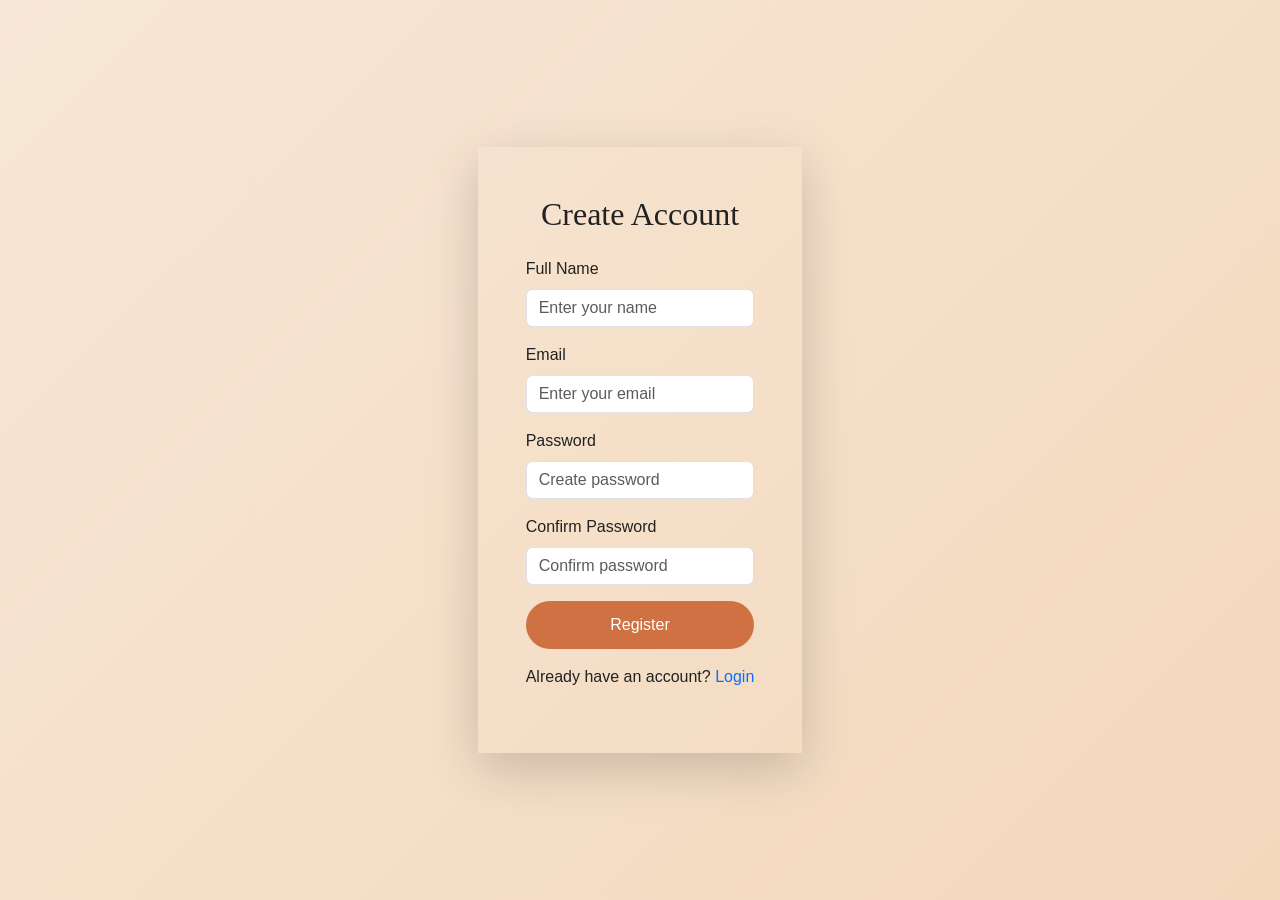
==== register.html @ 79d8bc58 "new page are added" ====
<!DOCTYPE html>
<html lang="en">
<head>
  <meta charset="UTF-8">
  <meta name="viewport" content="width=device-width, initial-scale=1.0">
  <title>Register - Foodeat</title>

  <link href="https://cdn.jsdelivr.net/npm/bootstrap@5.3.3/dist/css/bootstrap.min.css" rel="stylesheet">
  <link href="https://cdn.jsdelivr.net/npm/bootstrap-icons@1.11.3/font/bootstrap-icons.min.css" rel="stylesheet">

  <link rel="stylesheet" href="css/style.css">
</head>
<body>
   <div class="register-section d-flex align-items-center justify-content-center min-vh-100">

  <div class="register-card p-4 p-md-5 shadow-lg">

    <h2 class="text-center mb-4">Create Account</h2>

    <form>

      <div class="mb-3">
        <label class="form-label">Full Name</label>
        <input type="text" class="form-control" placeholder="Enter your name">
      </div>

      <div class="mb-3">
        <label class="form-label">Email</label>
        <input type="email" class="form-control" placeholder="Enter your email">
      </div>

      <div class="mb-3">
        <label class="form-label">Password</label>
        <input type="password" class="form-control" placeholder="Create password">
      </div>

      <div class="mb-3">
        <label class="form-label">Confirm Password</label>
        <input type="password" class="form-control" placeholder="Confirm password">
      </div>

      <button type="submit" class="btn btn-food w-100">
        Register
      </button>

      <p class="text-center mt-3">
        Already have an account?
        <a href="login.html">Login</a>
      </p>

    </form>

  </div>

</div> 
</body>
</html>
---- css/style.css ----
*{
    margin: 0;
    padding: 0;
    box-sizing: border-box;
}

body{
    font-family: 'Poppins', sans-serif;
  background: linear-gradient(135deg, #f7e7d6, #f3d8bc);
    color: #222;
    transition: 0.3s ease;
}
/* DARK MODE */
body.dark-mode{
    background: #121212;
    color: #ffffff;
}


h1,h2,h3,h4,h5{
    font-family: 'Playfair Display', serif;
}

a{
    text-decoration: none;
}

/*------------------ nav --------------------- */
/* Custom Navbar Styling */
.custom-navbar {
  padding-top: 2rem;
  padding-bottom: 1rem;
  background: transparent; 
  transition: 0.3s;
}
body.dark-mode .custom-navbar{
    background: #1e1e1e !important;
}
/* Cards */
body.dark-mode .menu-card{
    background: #1f1f1f;
    color: white;
}
/* Hero text fix */
body.dark-mode .hero-text{
    color: #ccc;
}

/* Buttons tweak */
body.dark-mode .btn-book{
    border: 1px solid #fff;
    color: #fff;
}
body.dark-mode .theme-toggle{
  color: #fff;
}
/* Brand/Logo Styling */
.custom-navbar .navbar-brand {
  font-family: 'Playfair Display', serif;
  font-weight: 700;
  color: #cf7143 !important; 
  font-size: 1.8rem;
  letter-spacing: 0.5px;
}

/* Navigation Links Styling */
.custom-navbar .navbar-nav .nav-link {
  font-family: 'Poppins', sans-serif; 
  font-weight: 400;
  color: #2b2b2b !important; /* Dark charcoal color for high readability */
  font-size: 1.05rem;
  padding-left: 1.5rem !important;  
  padding-right: 1.5rem !important;
  transition: color 0.2s ease;
}

/* Subtle hover effect for links */
.custom-navbar .navbar-nav .nav-link:hover {
  color: #cf7143 !important;
}

/* Mobile Adjustments */
@media (max-width: 767.98px) {
  .custom-navbar .navbar-nav {
    background-color: rgba(255, 255, 255, 0.5); 
    backdrop-filter: blur(5px);
    padding: 1rem;
    border-radius: 10px;
    margin-top: 1rem;
  }
  .custom-navbar .navbar-nav .nav-link {
    padding: 0.5rem 0 !important;
  }
}

/* hero section  */

.hero-title{
    font-family: 'Playfair Display', serif;
    font-size: 4rem;
    font-weight: 700;
    line-height: 1.1;
    color: #3d2514;

}
.hero-text{
    font-family: 'Poppins', sans-serif;
   font-size: 1.1rem;
    color: #5c554e;
    max-width: 400px;
    line-height: 1.6;
}

/* --- Button Styling --- */
.btn-food {
  background-color: #cf7143; /* Warm orange/terracotta */
  color: #ffffff;
  font-family: 'Poppins', sans-serif;
  font-weight: 500;
  padding: 0.75rem 2rem;
  border-radius: 30px; /* Pill-shaped buttons */
  border: none;
  transition: all 0.3s ease;
}

.btn-food:hover {
  background-color: #b55f35;
  color: #ffffff;
}

.btn-book {
  background-color: #d1c7bd; /* Soft greyish-beige button background */
  color: #3d2514;
  font-family: 'Poppins', sans-serif;
  font-weight: 500;
  padding: 0.75rem 2rem;
  border-radius: 30px;
  border: none;
  transition: all 0.3s ease;
}

.btn-book:hover {
  background-color: #c4b9ae;
  color: #3d2514;
}
.hero-img{
    height: 450px;
    width: 100%;
    object-fit: contain;
    filter: drop-shadow(0px 20px 30px rgba(0,0,0,0.15));
}
@media (max-width: 991.98px) {
  .hero-title {
    font-size: 2.8rem;
  }
  .hero-text {
    max-width: 100%;
  }
}

/* Section Title */
.section-title {
  font-family: 'Playfair Display', serif;
  font-size: 2.5rem;
  color: #3d2514;
  font-weight: 700;
}

/* Base Card Styling */
.menu-card {
  background-color:transparent; 
  border-radius: 24px;      
  padding: 1.5rem;
  box-shadow: 0 10px 30px rgba(0, 0, 0, 0.03); 
  height: 100%;
  display: flex;
  flex-direction: column;
  transition: transform 0.3s ease, box-shadow 0.3s ease;
  box-shadow: 0px 10px 30px -5px, #222 0px 10px 20px -10px; 
}

.menu-card:hover {
  transform: translateY(-5px);
  box-shadow: 0 15px 35px rgba(207, 113, 67, 0.08); 
}

/* Image Container */
.card-img-container {
  text-align: center;
  margin-bottom: 1.5rem;
}

.card-img-container img {
  max-height: 160px;
  object-fit: contain;
  border-radius: 50%; 
}

/* Text Content Inside Card */
.card-body-content {
  display: flex;
  flex-direction: column;
  flex-grow: 1;
}

.card-food-title {
  font-family: 'Poppins', sans-serif;
  font-size: 1.3rem;
  font-weight: 500;
  color: #2b2b2b;
  margin-bottom: 0;
  line-height: 1.2;
}

.card-rating {
  font-family: 'Poppins', sans-serif;
  font-size: 1.2rem;
  font-weight: 600;
  color: #cf7143;
}

.card-food-desc {
  font-family: 'Poppins', sans-serif;
  font-size: 0.95rem;
  color: #7a736d;
  margin-bottom: auto; 
  min-height: 45px;    
}

/* Stars & Price */
.stars-container i {
  color: #df914b; 
  font-size: 0.9rem;
  margin-right: 2px;
}

.card-price {
  font-family: 'Poppins', sans-serif;
  font-size: 1.3rem;
  font-weight: 600;
  color: #2b2b2b;
}

/* Responsive fixes for smaller screens */
@media (max-width: 767.98px) {
  .section-title {
    font-size: 2rem;
  }
}

/* Fries Section Typography */
.fries-title {
  font-family: 'Playfair Display', serif;
  font-size: 3.5rem;
  font-weight: 700;
  color: #3d2514;
  line-height: 1.1;
}

.fries-text {
  font-family: 'Poppins', sans-serif;
  color: #5c554e;
  font-size: 1.1rem;
  max-width: 440px;
  line-height: 1.6;
}

/* Fries Image Sizing */
.fries-img {
  max-height: 400px;
  width: auto;
  object-fit: contain;
}

/* Features Footer Bar Styling */
.features-bar {
  border-top: 1px solid rgba(61, 37, 20, 0.15); /* Light, subtle divider line */
}

.feature-item {
  font-family: 'Poppins', sans-serif;
  font-size: 1.1rem;
  color: #2b2b2b;
  font-weight: 400;
}

.feature-item i {
  font-size: 1.3rem;
  color: #2b2b2b;
}

/* Mobile responsive fixes */
@media (max-width: 991.98px) {
  .fries-title {
    font-size: 2.5rem;
  }
  .features-bar {
    justify-content: grid;
    display: grid !important;
    grid-template-columns: repeat(2, 1fr); /* Splits into a clean 2x2 grid on mobile */
    gap: 1.5rem !important;
  }
}

/* Improved dark-mode text/color overrides for readability */
body.dark-mode{
  --bg-color: #0f1112;
  --surface: #171717;
  --text-primary: #e6e6e6;
  --text-muted: #bdbdbd;
  --accent: #cf7143;
  background: linear-gradient(135deg, var(--bg-color), #151515);
  color: var(--text-primary);
}

body.dark-mode h1,
body.dark-mode h2,
body.dark-mode h3,
body.dark-mode h4,
body.dark-mode h5{
  color: var(--text-primary);
}

body.dark-mode .custom-navbar .navbar-brand{
  color: var(--accent) !important;
}

body.dark-mode .custom-navbar .navbar-nav .nav-link{
  color: var(--text-primary) !important;
}

body.dark-mode .menu-card{
  background: var(--surface) !important;
  color: var(--text-primary);
  box-shadow: 0 8px 20px rgba(0,0,0,0.6);
}

body.dark-mode .card-food-title,
body.dark-mode .card-price,
body.dark-mode .card-rating{
  color: var(--text-primary);
}

body.dark-mode .card-food-desc,
body.dark-mode .hero-text,
body.dark-mode .feature-item,
body.dark-mode .section-title{
  color: var(--text-muted);
}

body.dark-mode .stars-container i{
  color: #f6c07a;
}

body.dark-mode .btn-food{
  background-color: #b55f35;
}
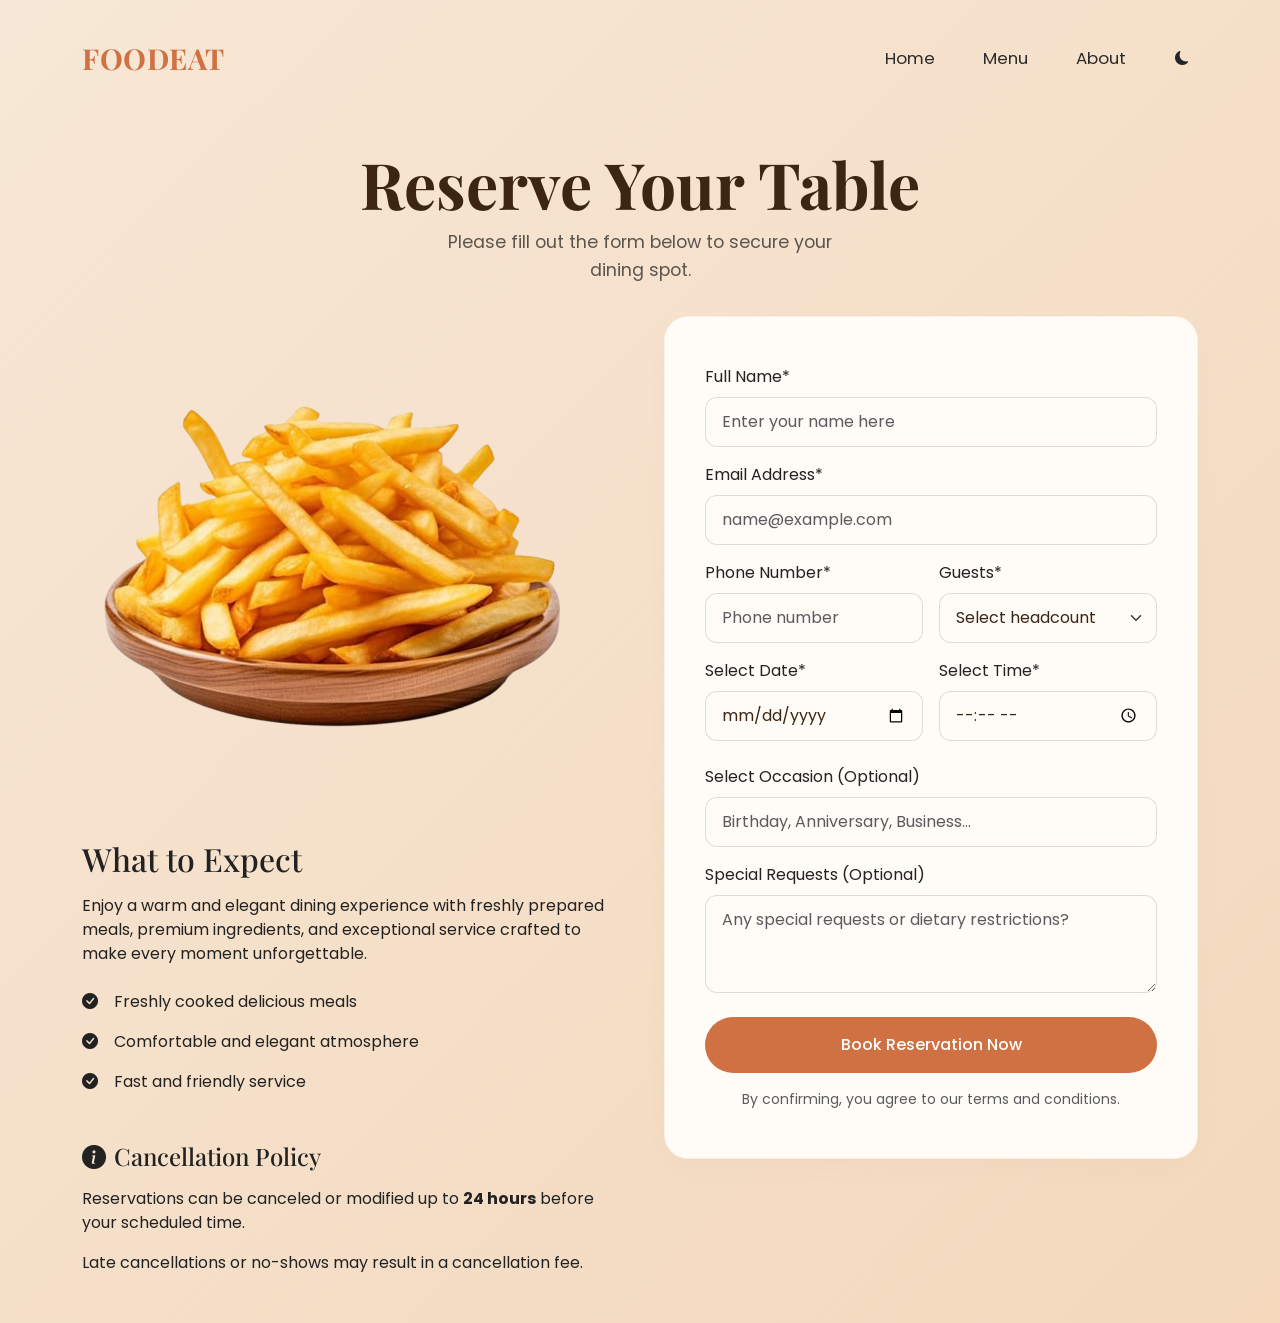
==== commit 2efa8ba4: "registration page is ready...!" ====
--- a/register.html
+++ b/register.html
@@ -1,57 +1,160 @@
 <!DOCTYPE html>
 <html lang="en">
-<head>
-  <meta charset="UTF-8">
-  <meta name="viewport" content="width=device-width, initial-scale=1.0">
-  <title>Register - Foodeat</title>
+  <head>
+    <meta charset="UTF-8" />
+    <meta name="viewport" content="width=device-width, initial-scale=1.0" />
+    <title>Register - Foodeat</title>
 
-  <link href="https://cdn.jsdelivr.net/npm/bootstrap@5.3.3/dist/css/bootstrap.min.css" rel="stylesheet">
-  <link href="https://cdn.jsdelivr.net/npm/bootstrap-icons@1.11.3/font/bootstrap-icons.min.css" rel="stylesheet">
+    <link
+      href="https://cdn.jsdelivr.net/npm/bootstrap@5.3.3/dist/css/bootstrap.min.css"
+      rel="stylesheet"
+    />
+    <link
+      href="https://cdn.jsdelivr.net/npm/bootstrap-icons@1.11.3/font/bootstrap-icons.min.css"
+      rel="stylesheet"
+    />
 
-  <link rel="stylesheet" href="css/style.css">
-</head>
-<body>
-   <div class="register-section d-flex align-items-center justify-content-center min-vh-100">
+    <link rel="preconnect" href="https://fonts.googleapis.com" />
+    <link rel="preconnect" href="https://fonts.gstatic.com" crossorigin />
+    <link href="https://fonts.googleapis.com/css2?family=Poppins:wght@300;400;500;600;700&family=Playfair+Display:wght@500;600;700&display=swap" rel="stylesheet" />
 
-  <div class="register-card p-4 p-md-5 shadow-lg">
+    <link rel="stylesheet" href="css/style.css" />
+  </head>
+  <body>
+    <nav class="navbar navbar-expand-md navbar-light custom-navbar">
+      <div class="container">
+        <a class="navbar-brand text-uppercase" href="index.html">Foodeat</a>
 
-    <h2 class="text-center mb-4">Create Account</h2>
+        <button
+          class="navbar-toggler border-0 shadow-none"
+          type="button"
+          data-bs-toggle="collapse"
+          data-bs-target="#navbarNav"
+          aria-controls="navbarNav"
+          aria-expanded="false"
+          aria-label="Toggle navigation"
+        >
+          <span class="navbar-toggler-icon"></span>
+        </button>
 
+        <div class="collapse navbar-collapse" id="navbarNav">
+          <ul class="navbar-nav ms-auto">
+            <li class="nav-item"><a class="nav-link" href="index.html#hero">Home</a></li>
+            <li class="nav-item"><a class="nav-link" href="index.html#menu">Menu</a></li>
+            <li class="nav-item"><a class="nav-link" href="index.html#about">About</a></li>
+          </ul>
+        </div>
+
+        <button class="btn btn-sm ms-3 theme-toggle" id="themeToggle">
+          <i class="bi bi-moon-fill"></i>
+        </button>
+      </div>
+    </nav>
+
+    <div class="text-center pt-5 pb-3">
+      <h1 class="hero-title">Reserve Your Table</h1>
+      <p class="hero-text mx-auto mt-2">Please fill out the form below to secure your dining spot.</p>
+    </div>
+
+    <section class="reservation-section pb-5">
+      <div class="container">
+        <div class="row align-items-start g-5">
+          
+          <div class="col-lg-6">
+            <img
+              src="images/fries.png"
+              alt="Restaurant Table"
+              class="img-fluid reservation-img mb-4"
+            />
+            <h2 class="section-sub-title mb-3">What to Expect</h2>
+            <p class="reservation-text">
+              Enjoy a warm and elegant dining experience with freshly prepared
+              meals, premium ingredients, and exceptional service crafted to
+              make every moment unforgettable.
+            </p>
+
+            <div class="expect-list mt-4">
+              <div class="d-flex align-items-center gap-3 mb-3 feature-check">
+                <i class="bi bi-check-circle-fill"></i>
+                <span>Freshly cooked delicious meals</span>
+              </div>
+              <div class="d-flex align-items-center gap-3 mb-3 feature-check">
+                <i class="bi bi-check-circle-fill"></i>
+                <span>Comfortable and elegant atmosphere</span>
+              </div>
+              <div class="d-flex align-items-center gap-3 mb-3 feature-check">
+                <i class="bi bi-check-circle-fill"></i>
+                <span>Fast and friendly service</span>
+              </div>
+            </div>
+
+            <div class="policy-card mt-5">
+              <h4 class="mb-3 d-flex align-items-center">
+                <i class="bi bi-info-circle-fill me-2"></i>
+                Cancellation Policy
+              </h4>
+              <p>Reservations can be canceled or modified up to <strong>24 hours</strong> before your scheduled time.</p>
+              <p class="mb-0">Late cancellations or no-shows may result in a cancellation fee.</p>
+            </div>
+          </div>
+
+          <div class="col-lg-6">
+  <div class="reservation-form-card">
     <form>
-
       <div class="mb-3">
-        <label class="form-label">Full Name</label>
-        <input type="text" class="form-control" placeholder="Enter your name">
+        <label class="form-label">Full Name*</label>
+        <input type="text" class="form-control custom-input" placeholder="Enter your name here" required />
+      </div>
+      <div class="mb-3">
+        <label class="form-label">Email Address*</label>
+        <input type="email" class="form-control custom-input" placeholder="name@example.com" required />
+      </div>
+      <div class="row g-3 mb-3">
+        <div class="col-sm-6">
+          <label class="form-label">Phone Number*</label>
+          <input type="tel" class="form-control custom-input" placeholder="Phone number" required />
+        </div>
+        <div class="col-sm-6">
+          <label class="form-label">Guests*</label>
+          <select class="form-select custom-input" required>
+            <option value="" disabled selected>Select headcount</option>
+            <option>1 Person</option>
+            <option>2 People</option>
+            <option>4 People</option>
+            <option>6+ People</option>
+          </select>
+        </div>
+      </div>
+      <div class="row g-3 mb-4">
+        <div class="col-sm-6">
+          <label class="form-label">Select Date*</label>
+          <input type="date" class="form-control custom-input" required />
+        </div>
+        <div class="col-sm-6">
+          <label class="form-label">Select Time*</label>
+          <input type="time" class="form-control custom-input" required />
+        </div>
+      </div>
+      <div class="mb-3">
+        <label class="form-label">Select Occasion (Optional)</label>
+        <input type="text" class="form-control custom-input" placeholder="Birthday, Anniversary, Business..." />
       </div>
 
-      <div class="mb-3">
-        <label class="form-label">Email</label>
-        <input type="email" class="form-control" placeholder="Enter your email">
+      <div class="mb-4">
+        <label class="form-label">Special Requests (Optional)</label>
+        <textarea class="form-control custom-input" rows="3" placeholder="Any special requests or dietary restrictions?"></textarea>
       </div>
+      <button type="submit" class="btn btn-food w-100 py-3 fw-medium">Book Reservation Now</button>
+      <small class="d-block text-center mt-3 text-muted">By confirming, you agree to our terms and conditions.</small>
+    </form>
+  </div>
+</div>
 
-      <div class="mb-3">
-        <label class="form-label">Password</label>
-        <input type="password" class="form-control" placeholder="Create password">
+        </div>
       </div>
+    </section>
 
-      <div class="mb-3">
-        <label class="form-label">Confirm Password</label>
-        <input type="password" class="form-control" placeholder="Confirm password">
-      </div>
-
-      <button type="submit" class="btn btn-food w-100">
-        Register
-      </button>
-
-      <p class="text-center mt-3">
-        Already have an account?
-        <a href="login.html">Login</a>
-      </p>
-
-    </form>
-
-  </div>
-
-</div> 
-</body>
+    <script src="https://cdn.jsdelivr.net/npm/bootstrap@5.3.3/dist/js/bootstrap.bundle.min.js"></script>
+    <script src="js/script.js"></script>
+  </body>
 </html>
--- a/css/style.css
+++ b/css/style.css
@@ -355,3 +355,77 @@
 body.dark-mode .btn-food{
   background-color: #b55f35;
 }
+/* --- Light Mode Form Base Upgrades --- */
+.reservation-form-card {
+  background-color: #fffcf7;
+  border-radius: 24px;
+  padding: 3rem 2.5rem; /* Increased vertical padding to make it visually match the left side's height */
+  box-shadow: 0 10px 30px rgba(0, 0, 0, 0.02);
+  border: 1px solid rgba(237, 211, 180, 0.3);
+}
+
+.custom-input {
+  background-color: rgba(255, 252, 247, 0.8);
+  border: 1px solid rgba(61, 37, 20, 0.15);
+  border-radius: 12px;
+  padding: 0.75rem 1rem; /* Marginally taller fields for better presence */
+  font-family: 'Poppins', sans-serif;
+  color: #3d2514;
+}
+
+.custom-input:focus {
+  border-color: #cf7143;
+  box-shadow: 0 0 0 0.25rem rgba(207, 113, 67, 0.15);
+}
+
+/* --- Dark Mode Configuration Override --- */
+/* Target body.dark or html[data-bs-theme="dark"] based on your script.js settings */
+body.dark, [data-bs-theme="dark"] body {
+  background: #1e1b18; /* Warm dark brown-gray backdrop */
+  color: #f5ebe0;
+}
+
+body.dark .hero-title,
+body.dark .section-sub-title,
+body.dark .form-card-title,
+body.dark .form-label {
+  color: #f5ebe0 !important;
+}
+
+body.dark .reservation-text {
+  color: #c4b9ae;
+}
+
+/* Dark Mode Card Containers */
+body.dark .reservation-form-card {
+  background-color: #292420;
+  border-color: rgba(237, 211, 180, 0.1);
+  box-shadow: 0 10px 40px rgba(0, 0, 0, 0.2);
+}
+
+body.dark .policy-card {
+  background-color: rgba(207, 113, 67, 0.1);
+  color: #f5ebe0;
+}
+
+/* Dark Mode Inputs Fix */
+body.dark .custom-input {
+  background-color: #332c27 !important;
+  border-color: rgba(255, 255, 255, 0.15) !important;
+  color: #ffffff !important;
+}
+
+body.dark .custom-input::placeholder {
+  color: #8c8278;
+}
+
+/* Fixes the browser's native light/dark appearance for system calendar popups & clock drops */
+body.dark .custom-input[type="date"],
+body.dark .custom-input[type="time"] {
+  color-scheme: dark; 
+}
+
+body.dark .custom-input:focus {
+  border-color: #cf7143 !important;
+  box-shadow: 0 0 0 0.25rem rgba(207, 113, 67, 0.3) !important;
+}
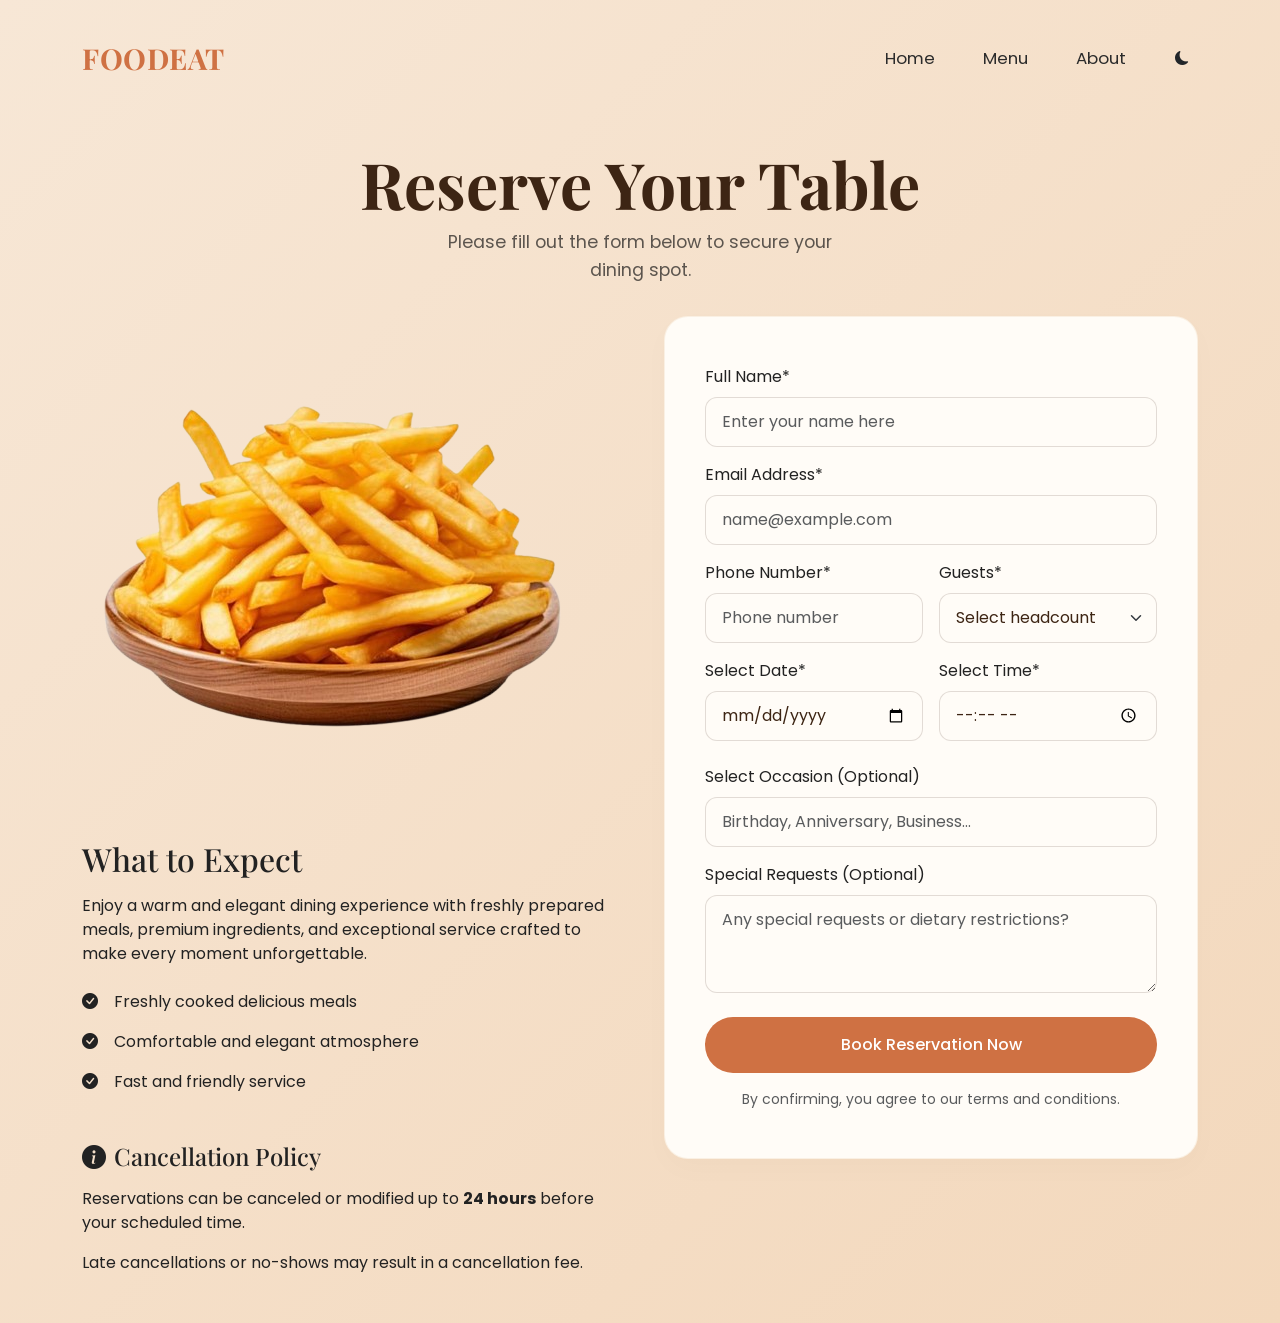
==== commit ac8c4876: "Add animation here" ====
--- a/register.html
+++ b/register.html
@@ -19,6 +19,8 @@
     <link href="https://fonts.googleapis.com/css2?family=Poppins:wght@300;400;500;600;700&family=Playfair+Display:wght@500;600;700&display=swap" rel="stylesheet" />
 
     <link rel="stylesheet" href="css/style.css" />
+
+    <link rel="stylesheet" href="https://unpkg.com/aos@2.3.4/dist/aos.css"/>
   </head>
   <body>
     <nav class="navbar navbar-expand-md navbar-light custom-navbar">
@@ -51,7 +53,7 @@
       </div>
     </nav>
 
-    <div class="text-center pt-5 pb-3">
+    <div class="text-center pt-5 pb-3" data-aos="fade-down">
       <h1 class="hero-title">Reserve Your Table</h1>
       <p class="hero-text mx-auto mt-2">Please fill out the form below to secure your dining spot.</p>
     </div>
@@ -60,7 +62,7 @@
       <div class="container">
         <div class="row align-items-start g-5">
           
-          <div class="col-lg-6">
+          <div class="col-lg-6" data-aos="fade-right">
             <img
               src="images/fries.png"
               alt="Restaurant Table"
@@ -74,21 +76,21 @@
             </p>
 
             <div class="expect-list mt-4">
-              <div class="d-flex align-items-center gap-3 mb-3 feature-check">
+              <div class="d-flex align-items-center gap-3 mb-3 feature-check" data-aos="fade-up">
                 <i class="bi bi-check-circle-fill"></i>
                 <span>Freshly cooked delicious meals</span>
               </div>
-              <div class="d-flex align-items-center gap-3 mb-3 feature-check">
+              <div class="d-flex align-items-center gap-3 mb-3 feature-check" data-aos="fade-up" data-aos-delay="100">
                 <i class="bi bi-check-circle-fill"></i>
                 <span>Comfortable and elegant atmosphere</span>
               </div>
-              <div class="d-flex align-items-center gap-3 mb-3 feature-check">
+              <div class="d-flex align-items-center gap-3 mb-3 feature-check" data-aos="fade-up" data-aos-delay="200">
                 <i class="bi bi-check-circle-fill"></i>
                 <span>Fast and friendly service</span>
               </div>
             </div>
 
-            <div class="policy-card mt-5">
+            <div class="policy-card mt-5" data-aos="zoom-in">
               <h4 class="mb-3 d-flex align-items-center">
                 <i class="bi bi-info-circle-fill me-2"></i>
                 Cancellation Policy
@@ -98,7 +100,7 @@
             </div>
           </div>
 
-          <div class="col-lg-6">
+          <div class="col-lg-6" data-aos="fade-left">
   <div class="reservation-form-card">
     <form>
       <div class="mb-3">
@@ -154,6 +156,15 @@
       </div>
     </section>
 
+    <script src="https://unpkg.com/aos@2.3.4/dist/aos.js"></script>
+
+<script>
+  AOS.init({
+    duration: 1000,
+    once: true
+  });
+</script>
+
     <script src="https://cdn.jsdelivr.net/npm/bootstrap@5.3.3/dist/js/bootstrap.bundle.min.js"></script>
     <script src="js/script.js"></script>
   </body>
